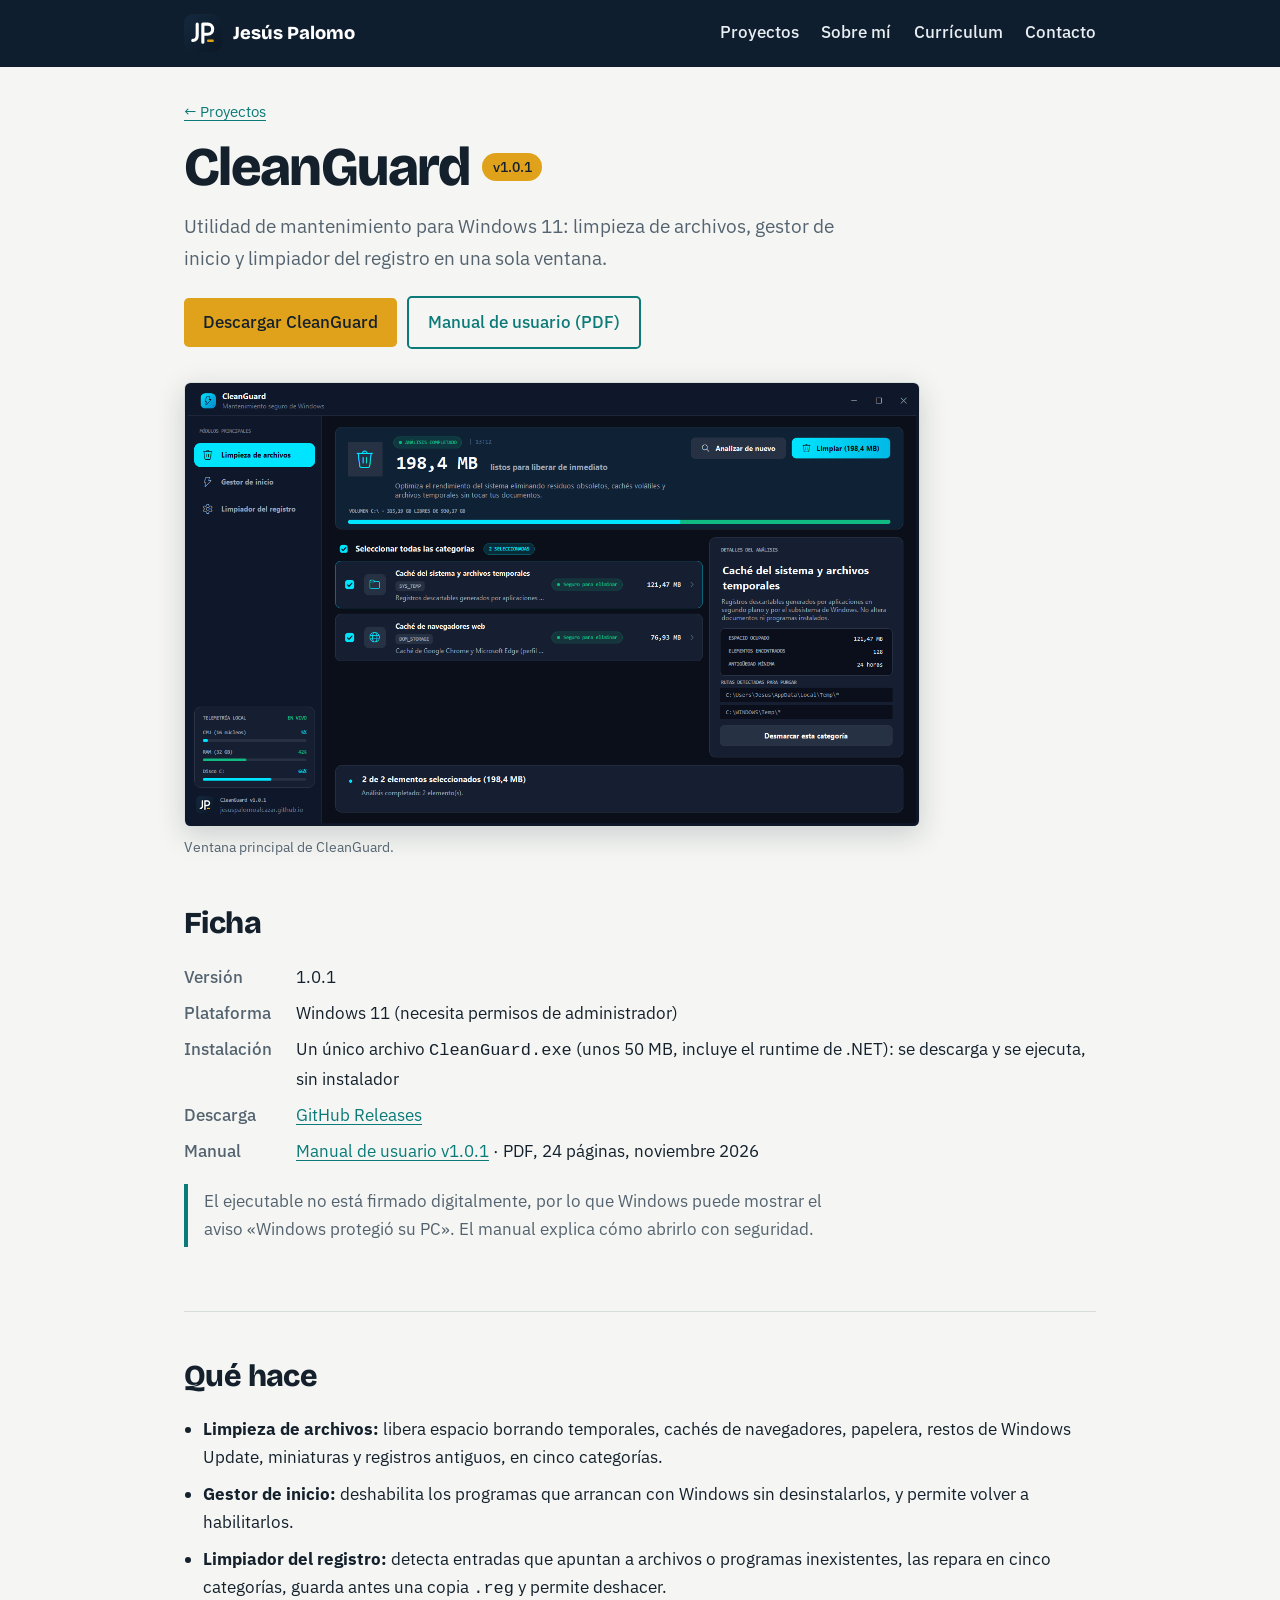
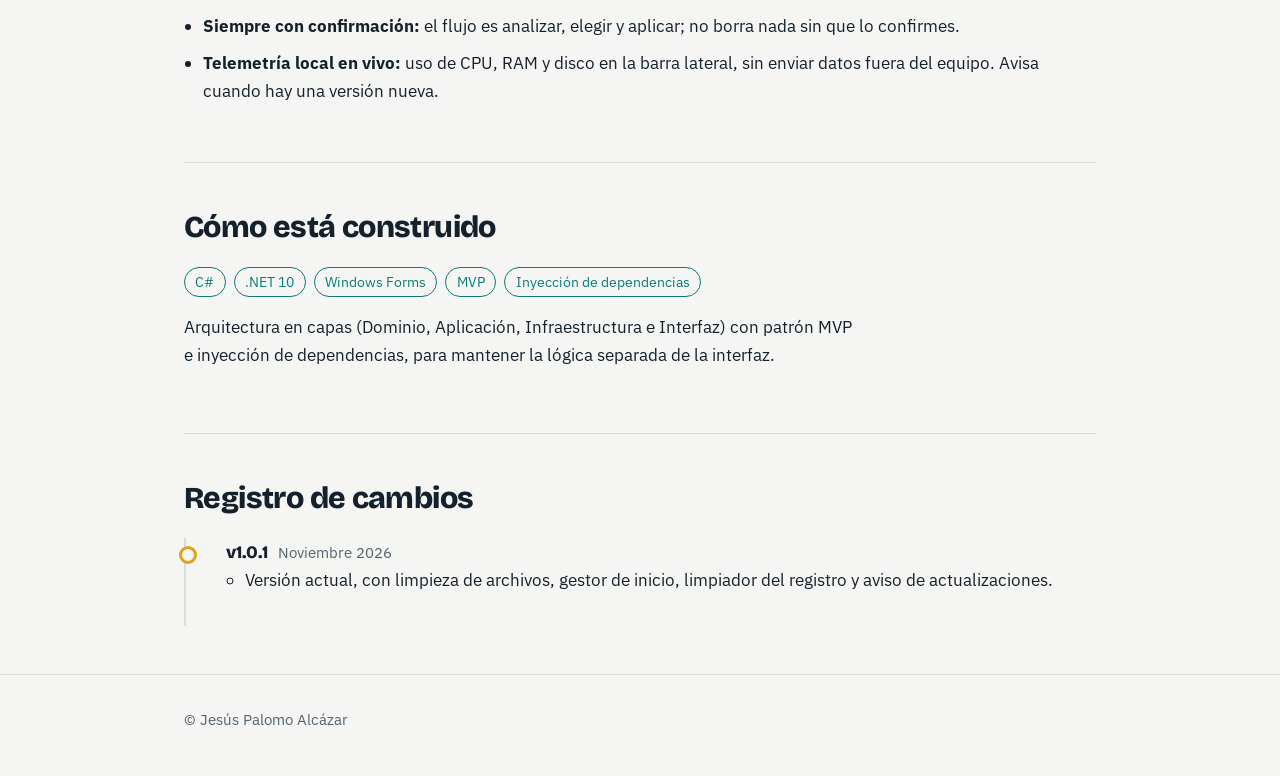
==== proyectos/cleanguard.html @ 727530f7 "actualizacion de portafolio" ====
<!DOCTYPE html>
<html lang="es">
<head>
<meta charset="utf-8"><meta name="viewport" content="width=device-width, initial-scale=1"><link rel="preconnect" href="https://fonts.googleapis.com"><link rel="preconnect" href="https://fonts.gstatic.com" crossorigin><link href="https://fonts.googleapis.com/css2?family=Bricolage+Grotesque:opsz,wght@12..96,500;12..96,800&family=IBM+Plex+Sans:wght@400;500&display=swap" rel="stylesheet">
<title>CleanGuard · Jesús Palomo</title>
<meta name="description" content="CleanGuard: utilidad de mantenimiento para Windows 11 en C# y .NET con limpieza de archivos, gestor de inicio y limpiador del registro. Descarga y manual.">
<link rel="icon" href="../assets/logo-jp-icono.svg" type="image/svg+xml">
<link rel="stylesheet" href="../assets/style.css">
</head>
<body>
<header class="top"><div class="wrap">
  <a class="brand" href="../index.html"><img src="../assets/logo-jp-icono.svg" alt="">Jesús Palomo</a>
  <nav class="main" aria-label="Principal"><a href="../index.html#proyectos">Proyectos</a><a href="../index.html#sobre-mi">Sobre mí</a><a href="../cv.html">Currículum</a><a href="../index.html#contacto">Contacto</a></nav>
</div></header>
<main class="wrap">
  <p class="crumb"><a href="../index.html#proyectos">← Proyectos</a></p>
  <div class="title"><h1>CleanGuard</h1><span class="badge">v1.0.1</span></div>
  <p style="margin-top:1rem;font-size:1.2rem" class="muted">Utilidad de mantenimiento para Windows 11: limpieza de archivos, gestor de inicio y limpiador del registro en una sola ventana.</p>
  <p class="actions"><a class="btn primary" href="https://github.com/JesusPalomoAlcazar/CleanGuard-releases/releases">Descargar CleanGuard</a><a class="btn ghost" href="../manuales/CleanGuard-manual-v1.0.1.pdf">Manual de usuario (PDF)</a></p>

  <figure class="shot"><img src="../assets/img/cg.png" alt="Ventana principal de CleanGuard con la página Limpieza de archivos" width="1360" height="820"><figcaption>Ventana principal de CleanGuard.</figcaption></figure>

  <section aria-labelledby="h-estado">
    <h2 id="h-estado">Ficha</h2>
    <dl class="facts">
      <dt>Versión</dt><dd>1.0.1</dd>
      <dt>Plataforma</dt><dd>Windows 11 (necesita permisos de administrador)</dd>
      <dt>Instalación</dt><dd>Un único archivo <code>CleanGuard.exe</code> (unos 50 MB, incluye el runtime de .NET): se descarga y se ejecuta, sin instalador</dd>
      <dt>Descarga</dt><dd><a href="https://github.com/JesusPalomoAlcazar/CleanGuard-releases/releases">GitHub Releases</a></dd>
      <dt>Manual</dt><dd><a href="../manuales/CleanGuard-manual-v1.0.1.pdf">Manual de usuario v1.0.1</a> · PDF, 24 páginas, noviembre 2026</dd>
    </dl>
    <p class="note" style="margin-top:1.2rem">El ejecutable no está firmado digitalmente, por lo que Windows puede mostrar el aviso «Windows protegió su PC». El manual explica cómo abrirlo con seguridad.</p>
  </section>

  <section aria-labelledby="h-car">
    <h2 id="h-car">Qué hace</h2>
    <ul class="list">
      <li><b>Limpieza de archivos:</b> libera espacio borrando temporales, cachés de navegadores, papelera, restos de Windows Update, miniaturas y registros antiguos, en cinco categorías.</li>
      <li><b>Gestor de inicio:</b> deshabilita los programas que arrancan con Windows sin desinstalarlos, y permite volver a habilitarlos.</li>
      <li><b>Limpiador del registro:</b> detecta entradas que apuntan a archivos o programas inexistentes, las repara en cinco categorías, guarda antes una copia <code>.reg</code> y permite deshacer.</li>
      <li><b>Siempre con confirmación:</b> el flujo es analizar, elegir y aplicar; no borra nada sin que lo confirmes.</li>
      <li><b>Telemetría local en vivo:</b> uso de CPU, RAM y disco en la barra lateral, sin enviar datos fuera del equipo. Avisa cuando hay una versión nueva.</li>
    </ul>
  </section>

  <section aria-labelledby="h-tec">
    <h2 id="h-tec">Cómo está construido</h2>
    <ul class="tags"><li>C#</li><li>.NET 10</li><li>Windows Forms</li><li>MVP</li><li>Inyección de dependencias</li></ul>
    <p>Arquitectura en capas (Dominio, Aplicación, Infraestructura e Interfaz) con patrón MVP e inyección de dependencias, para mantener la lógica separada de la interfaz.</p>
  </section>

  <section aria-labelledby="h-cam">
    <h2 id="h-cam">Registro de cambios</h2>
    <ol class="changelog">
      <li><span class="ver">v1.0.1</span><span class="date">Noviembre 2026</span>
        <ul class="list"><li>Versión actual, con limpieza de archivos, gestor de inicio, limpiador del registro y aviso de actualizaciones.</li></ul></li>
      <!-- Plantilla para cada versión (copiar encima del elemento anterior):
      <li><span class="ver">v1.0.2</span><span class="date">DD/MM/AAAA</span>
        <ul class="list"><li><b>Novedad:</b> ...</li><li><b>Mejora:</b> ...</li><li><b>Corrección:</b> ...</li></ul></li>
      -->
    </ol>
  </section>
</main>
<footer><div class="wrap">© Jesús Palomo Alcázar</div></footer>
</body>
</html>
---- assets/style.css ----
:root{--paper:#f5f6f3;--card:#fff;--ink:#14212d;--muted:#54636f;--navy:#0f1e2e;--accent:#0b7a78;--mark:#e0a21b;--line:#d7ddd9;
--display:"Bricolage Grotesque","Segoe UI",system-ui,sans-serif;--body:"IBM Plex Sans","Segoe UI",system-ui,sans-serif}
@media (prefers-color-scheme:dark){:root{--paper:#0b1520;--card:#12212e;--ink:#e6eeea;--muted:#9fb0b8;--accent:#4fd1c5;--line:#25384a}}
*{box-sizing:border-box}
html{scroll-behavior:smooth}
body{margin:0;background:var(--paper);color:var(--ink);font:400 1.0625rem/1.65 var(--body)}
a{color:var(--accent);text-underline-offset:3px}
a:focus-visible,.btn:focus-visible{outline:3px solid var(--mark);outline-offset:3px;border-radius:2px}
.wrap{max-width:60rem;margin:0 auto;padding:0 1.5rem}
header.top{background:var(--navy);color:#e8eef2}
header.top .wrap{display:flex;align-items:center;justify-content:space-between;gap:1rem;flex-wrap:wrap;padding-top:.9rem;padding-bottom:.9rem}
.brand{display:flex;align-items:center;gap:.7rem;color:#fff;text-decoration:none;font:800 1.15rem var(--display)}
.brand img{width:38px;height:38px;border-radius:9px}
nav.main{display:flex;gap:1.4rem;flex-wrap:wrap}
nav.main a{color:#e8eef2;text-decoration:none;font-weight:500;padding:.2rem 0;border-bottom:2px solid transparent}
nav.main a:hover{border-bottom-color:var(--mark)}
.hero{background:var(--navy);color:#e8eef2;padding:clamp(3rem,9vw,6rem) 0}
.hero .wrap{display:flex;align-items:center;gap:2.5rem;flex-wrap:wrap}
.hero img{width:clamp(110px,20vw,170px);height:auto;border-radius:22%;flex:none}
.hero h1{font:800 clamp(2.6rem,8vw,4.6rem)/.98 var(--display);letter-spacing:-.03em;margin:0 0 1rem;color:#fff}
.hero p{max-width:34rem;margin:0 0 1.6rem;color:#9db0be;font-size:1.2rem}
.btn{display:inline-block;padding:.65rem 1.2rem;border-radius:.3rem;font-weight:500;text-decoration:none;margin:0 .6rem .6rem 0}
.btn.primary{background:var(--mark);color:#14212d}
.btn.ghost{border:2px solid #9db0be;color:#e8eef2}
.btn:hover{filter:brightness(1.1)}
section{padding:3rem 0;border-top:1px solid var(--line)}
section:first-of-type{border-top:0}
h2{font:800 1.9rem/1.1 var(--display);letter-spacing:-.02em;margin:0 0 1.4rem}
h3{font:800 1.2rem/1.25 var(--display);margin:0 0 .4rem}
p{margin:0 0 1rem;max-width:42rem}
.card{background:var(--card);border:1px solid var(--line);border-left:5px solid var(--mark);border-radius:.3rem;padding:1.4rem 1.6rem;max-width:42rem}
.card h3{margin-bottom:.2rem}
.badge{display:inline-block;font-size:.8rem;font-weight:500;padding:.15rem .65rem;border-radius:999px;background:var(--mark);color:#14212d;vertical-align:middle;margin-left:.5rem}
.tags{display:flex;flex-wrap:wrap;gap:.5rem;margin:.8rem 0 1rem;padding:0;list-style:none}
.tags li{font-size:.85rem;padding:.2rem .65rem;border:1px solid var(--accent);color:var(--accent);border-radius:999px}
.muted{color:var(--muted)}
.crumb{font-size:.95rem;margin:2rem 0 1rem}
.title{display:flex;align-items:center;flex-wrap:wrap;gap:.3rem .8rem}
.title h1{font:800 clamp(2.2rem,6vw,3.4rem)/1 var(--display);letter-spacing:-.03em;margin:0}
.title .badge{margin-left:0;font-size:.9rem}
dl.facts{display:grid;grid-template-columns:max-content 1fr;gap:.5rem 1.5rem;margin:0}
dl.facts dt{font-weight:500;color:var(--muted)}
dl.facts dd{margin:0}
ul.list{margin:0;padding-left:1.2rem}
ul.list li{margin-bottom:.55rem}
.changelog{list-style:none;margin:0;padding:0 0 0 1.5rem;border-left:2px solid var(--line)}
.changelog>li{position:relative;padding:0 0 1.4rem 1rem}
.changelog>li::before{content:"";position:absolute;left:calc(-1.5rem - 7px);top:.5rem;width:12px;height:12px;border-radius:50%;background:var(--paper);border:3px solid var(--mark)}
.changelog .ver{font:800 1.1rem var(--display)}
.changelog .date{color:var(--muted);font-size:.95rem;margin-left:.6rem}
footer{border-top:1px solid var(--line);padding:2rem 0 3rem;color:var(--muted);font-size:.95rem}
@media (prefers-reduced-motion:reduce){html{scroll-behavior:auto}}
.shot{margin:1.5rem 0 0;max-width:46rem}
.shot img{display:block;width:100%;height:auto;border:1px solid var(--line);border-radius:.4rem;box-shadow:0 8px 28px rgba(15,30,46,.18)}
.shot figcaption{font-size:.9rem;color:var(--muted);margin-top:.5rem}
.actions{margin:1.4rem 0 0}
.actions .btn.ghost{border-color:var(--accent);color:var(--accent)}
.note{border-left:4px solid var(--accent);padding:.2rem 1rem;max-width:42rem;color:var(--muted)}
.card .actions{margin-top:.6rem}
.projects{display:grid;gap:1.4rem}
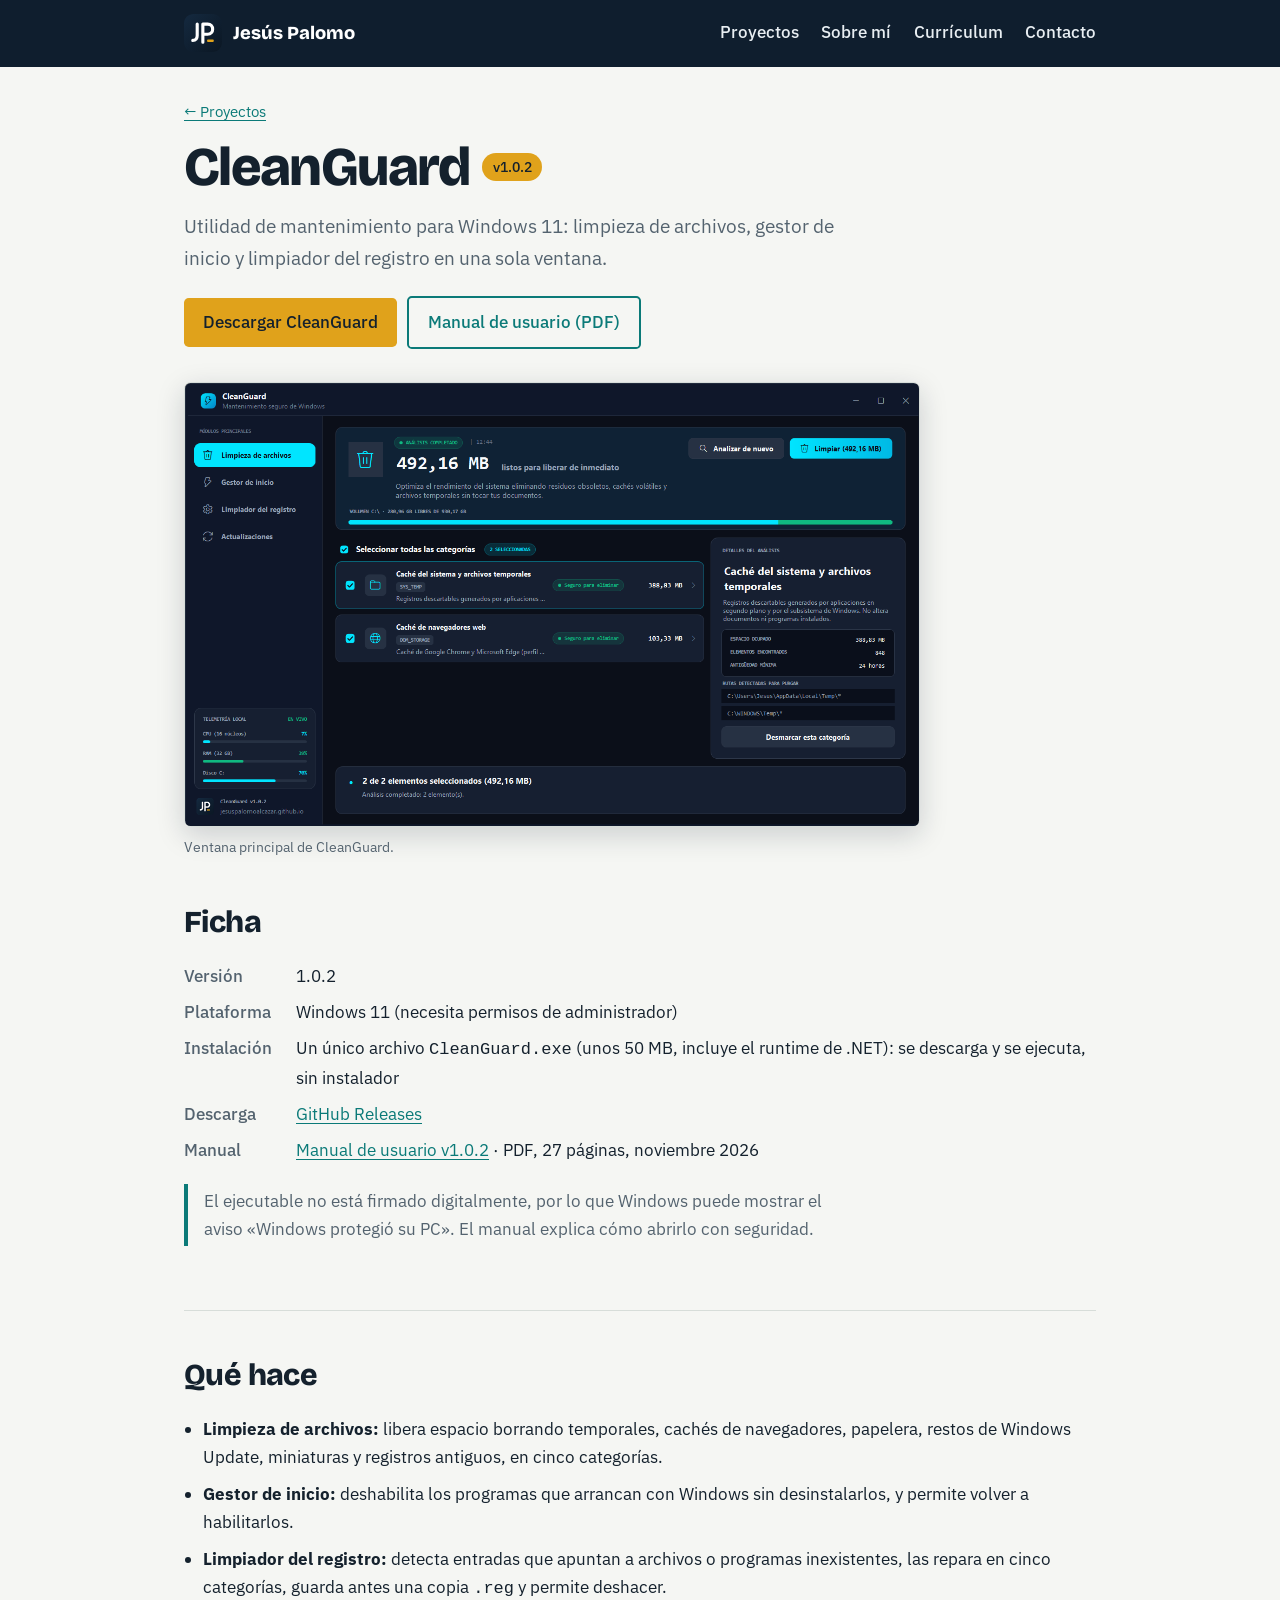
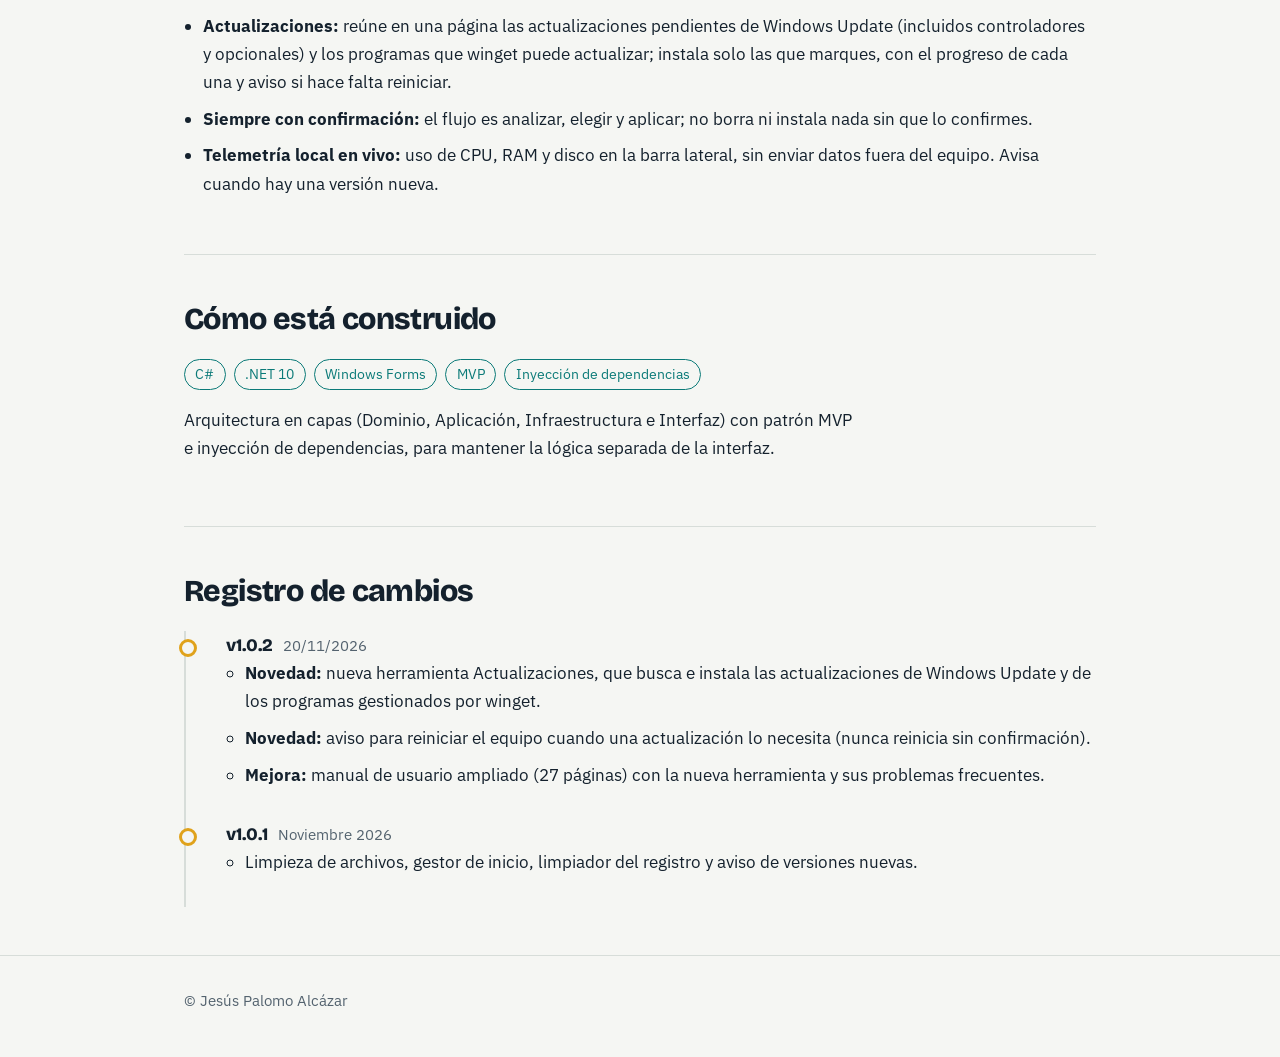
==== commit 13c6ca9d: "Nuevas versiones de los programas" ====
--- a/proyectos/cleanguard.html
+++ b/proyectos/cleanguard.html
@@ -3,7 +3,7 @@
 <head>
 <meta charset="utf-8"><meta name="viewport" content="width=device-width, initial-scale=1"><link rel="preconnect" href="https://fonts.googleapis.com"><link rel="preconnect" href="https://fonts.gstatic.com" crossorigin><link href="https://fonts.googleapis.com/css2?family=Bricolage+Grotesque:opsz,wght@12..96,500;12..96,800&family=IBM+Plex+Sans:wght@400;500&display=swap" rel="stylesheet">
 <title>CleanGuard · Jesús Palomo</title>
-<meta name="description" content="CleanGuard: utilidad de mantenimiento para Windows 11 en C# y .NET con limpieza de archivos, gestor de inicio y limpiador del registro. Descarga y manual.">
+<meta name="description" content="CleanGuard: utilidad de mantenimiento para Windows 11 en C# y .NET con limpieza de archivos, gestor de inicio, limpiador del registro y actualizaciones. Descarga y manual.">
 <link rel="icon" href="../assets/logo-jp-icono.svg" type="image/svg+xml">
 <link rel="stylesheet" href="../assets/style.css">
 </head>
@@ -14,20 +14,20 @@
 </div></header>
 <main class="wrap">
   <p class="crumb"><a href="../index.html#proyectos">← Proyectos</a></p>
-  <div class="title"><h1>CleanGuard</h1><span class="badge">v1.0.1</span></div>
+  <div class="title"><h1>CleanGuard</h1><span class="badge">v1.0.2</span></div>
   <p style="margin-top:1rem;font-size:1.2rem" class="muted">Utilidad de mantenimiento para Windows 11: limpieza de archivos, gestor de inicio y limpiador del registro en una sola ventana.</p>
-  <p class="actions"><a class="btn primary" href="https://github.com/JesusPalomoAlcazar/CleanGuard-releases/releases">Descargar CleanGuard</a><a class="btn ghost" href="../manuales/CleanGuard-manual-v1.0.1.pdf">Manual de usuario (PDF)</a></p>
+  <p class="actions"><a class="btn primary" href="https://github.com/JesusPalomoAlcazar/CleanGuard-releases/releases">Descargar CleanGuard</a><a class="btn ghost" href="../manuales/CleanGuard-manual-v1.0.2.pdf">Manual de usuario (PDF)</a></p>
 
   <figure class="shot"><img src="../assets/img/cg.png" alt="Ventana principal de CleanGuard con la página Limpieza de archivos" width="1360" height="820"><figcaption>Ventana principal de CleanGuard.</figcaption></figure>
 
   <section aria-labelledby="h-estado">
     <h2 id="h-estado">Ficha</h2>
     <dl class="facts">
-      <dt>Versión</dt><dd>1.0.1</dd>
+      <dt>Versión</dt><dd>1.0.2</dd>
       <dt>Plataforma</dt><dd>Windows 11 (necesita permisos de administrador)</dd>
       <dt>Instalación</dt><dd>Un único archivo <code>CleanGuard.exe</code> (unos 50 MB, incluye el runtime de .NET): se descarga y se ejecuta, sin instalador</dd>
       <dt>Descarga</dt><dd><a href="https://github.com/JesusPalomoAlcazar/CleanGuard-releases/releases">GitHub Releases</a></dd>
-      <dt>Manual</dt><dd><a href="../manuales/CleanGuard-manual-v1.0.1.pdf">Manual de usuario v1.0.1</a> · PDF, 24 páginas, noviembre 2026</dd>
+      <dt>Manual</dt><dd><a href="../manuales/CleanGuard-manual-v1.0.2.pdf">Manual de usuario v1.0.2</a> · PDF, 27 páginas, noviembre 2026</dd>
     </dl>
     <p class="note" style="margin-top:1.2rem">El ejecutable no está firmado digitalmente, por lo que Windows puede mostrar el aviso «Windows protegió su PC». El manual explica cómo abrirlo con seguridad.</p>
   </section>
@@ -38,7 +38,8 @@
       <li><b>Limpieza de archivos:</b> libera espacio borrando temporales, cachés de navegadores, papelera, restos de Windows Update, miniaturas y registros antiguos, en cinco categorías.</li>
       <li><b>Gestor de inicio:</b> deshabilita los programas que arrancan con Windows sin desinstalarlos, y permite volver a habilitarlos.</li>
       <li><b>Limpiador del registro:</b> detecta entradas que apuntan a archivos o programas inexistentes, las repara en cinco categorías, guarda antes una copia <code>.reg</code> y permite deshacer.</li>
-      <li><b>Siempre con confirmación:</b> el flujo es analizar, elegir y aplicar; no borra nada sin que lo confirmes.</li>
+      <li><b>Actualizaciones:</b> reúne en una página las actualizaciones pendientes de Windows Update (incluidos controladores y opcionales) y los programas que winget puede actualizar; instala solo las que marques, con el progreso de cada una y aviso si hace falta reiniciar.</li>
+      <li><b>Siempre con confirmación:</b> el flujo es analizar, elegir y aplicar; no borra ni instala nada sin que lo confirmes.</li>
       <li><b>Telemetría local en vivo:</b> uso de CPU, RAM y disco en la barra lateral, sin enviar datos fuera del equipo. Avisa cuando hay una versión nueva.</li>
     </ul>
   </section>
@@ -52,10 +53,12 @@
   <section aria-labelledby="h-cam">
     <h2 id="h-cam">Registro de cambios</h2>
     <ol class="changelog">
+      <li><span class="ver">v1.0.2</span><span class="date">20/11/2026</span>
+        <ul class="list"><li><b>Novedad:</b> nueva herramienta Actualizaciones, que busca e instala las actualizaciones de Windows Update y de los programas gestionados por winget.</li><li><b>Novedad:</b> aviso para reiniciar el equipo cuando una actualización lo necesita (nunca reinicia sin confirmación).</li><li><b>Mejora:</b> manual de usuario ampliado (27 páginas) con la nueva herramienta y sus problemas frecuentes.</li></ul></li>
       <li><span class="ver">v1.0.1</span><span class="date">Noviembre 2026</span>
-        <ul class="list"><li>Versión actual, con limpieza de archivos, gestor de inicio, limpiador del registro y aviso de actualizaciones.</li></ul></li>
+        <ul class="list"><li>Limpieza de archivos, gestor de inicio, limpiador del registro y aviso de versiones nuevas.</li></ul></li>
       <!-- Plantilla para cada versión (copiar encima del elemento anterior):
-      <li><span class="ver">v1.0.2</span><span class="date">DD/MM/AAAA</span>
+      <li><span class="ver">v1.0.3</span><span class="date">DD/MM/AAAA</span>
         <ul class="list"><li><b>Novedad:</b> ...</li><li><b>Mejora:</b> ...</li><li><b>Corrección:</b> ...</li></ul></li>
       -->
     </ol>
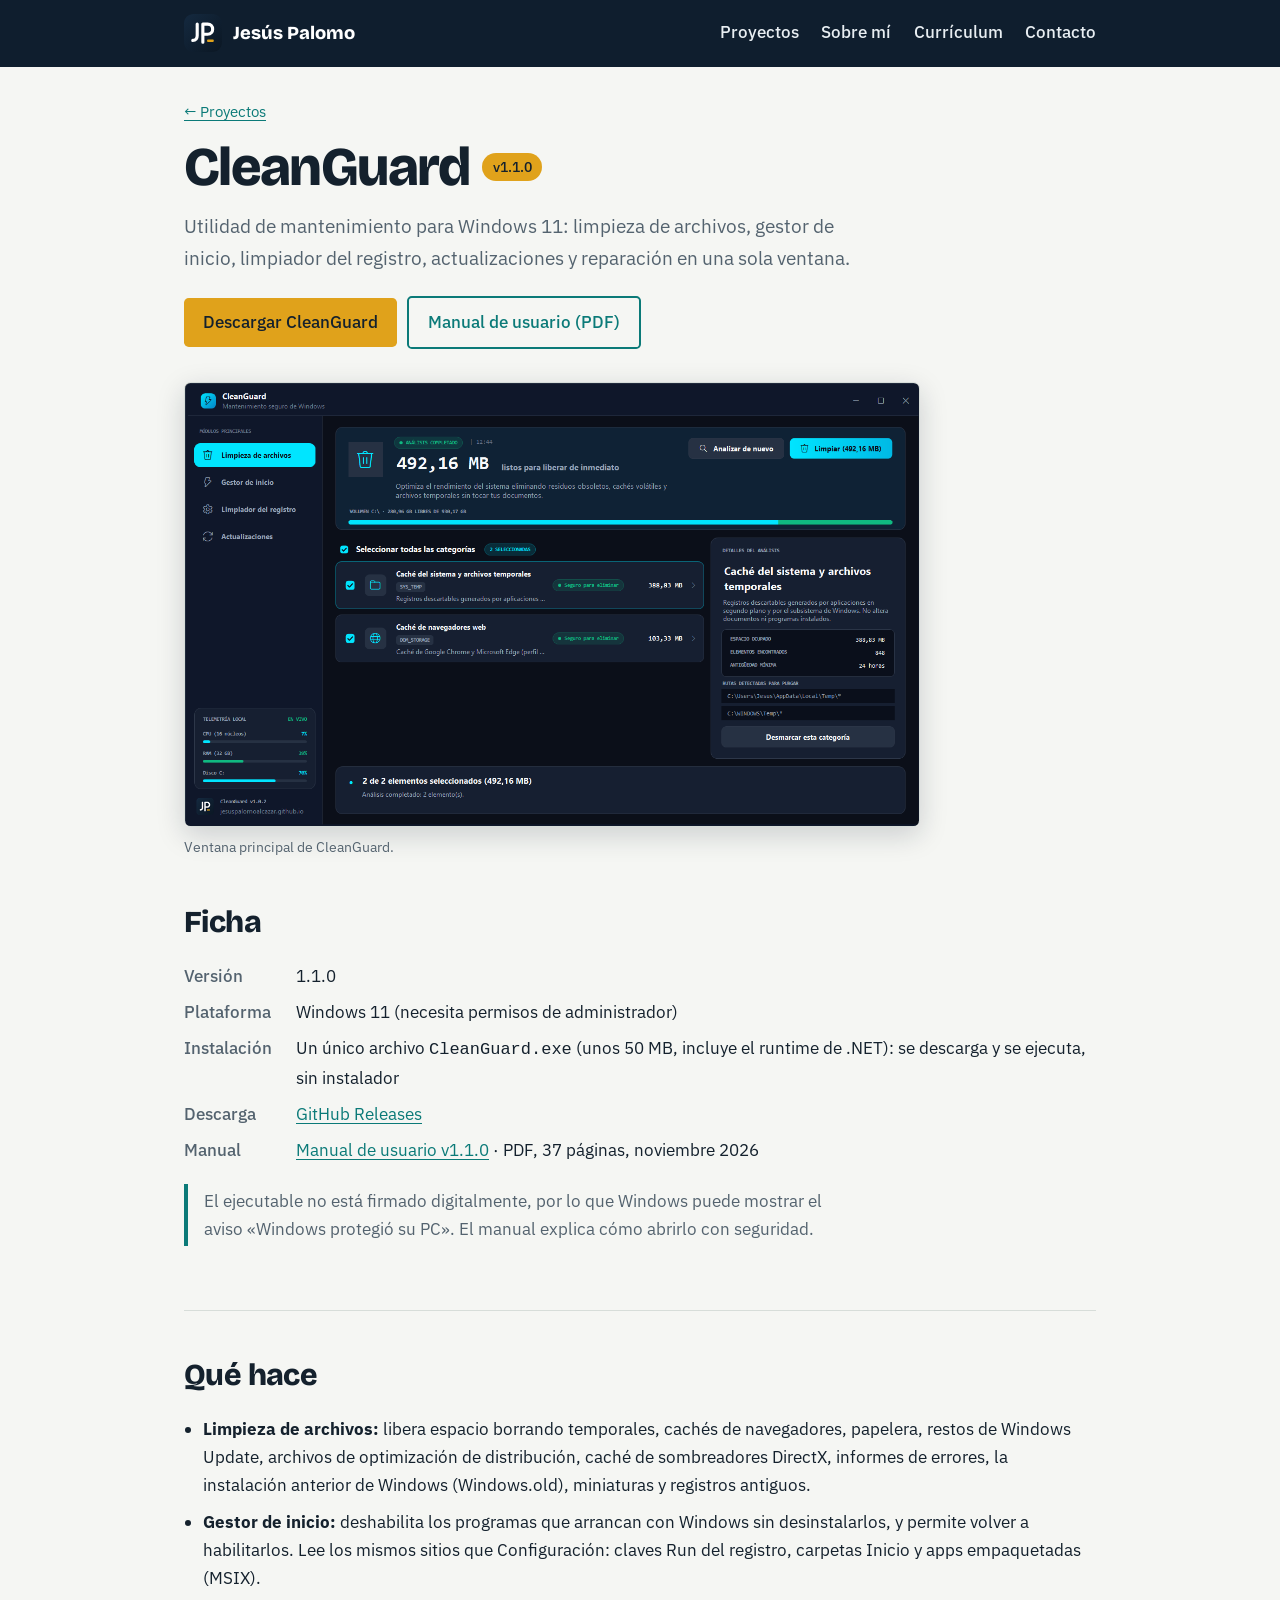
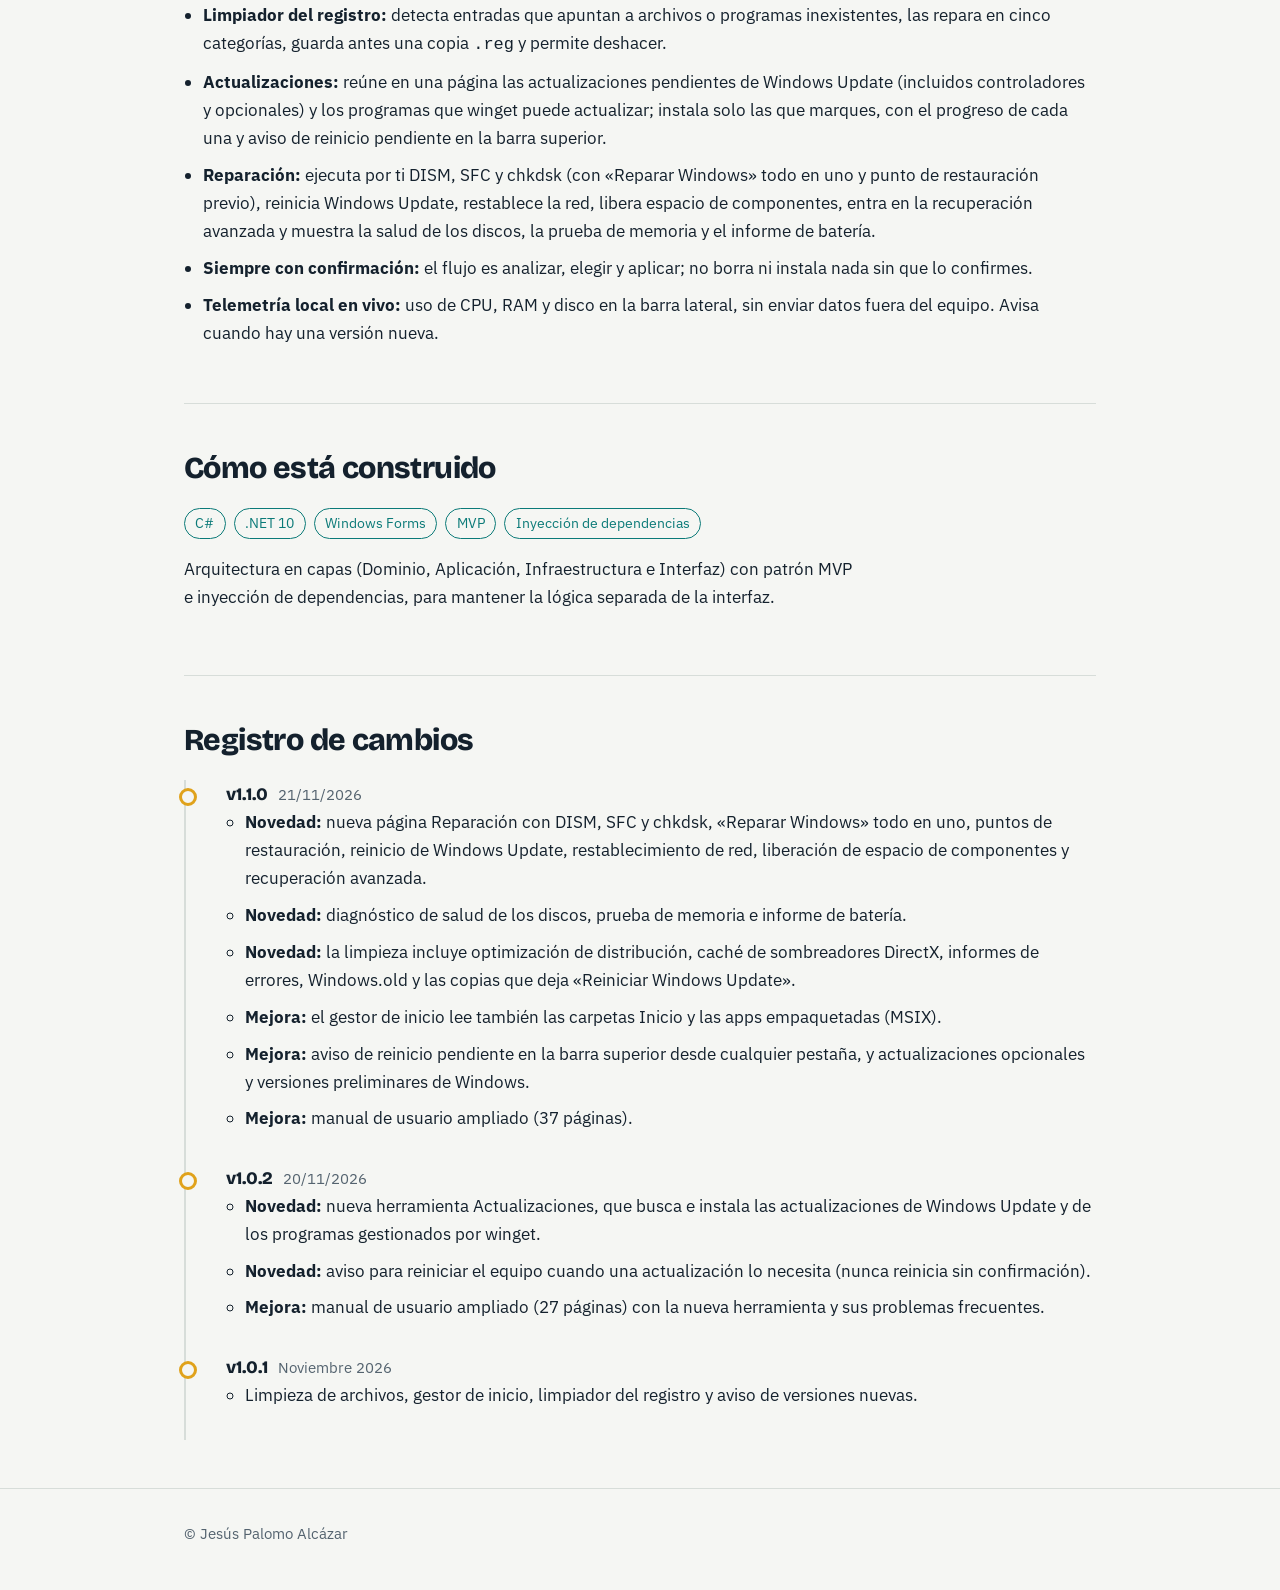
==== commit a80e97e9: "Nueva version de CleanGuard" ====
--- a/proyectos/cleanguard.html
+++ b/proyectos/cleanguard.html
@@ -3,7 +3,7 @@
 <head>
 <meta charset="utf-8"><meta name="viewport" content="width=device-width, initial-scale=1"><link rel="preconnect" href="https://fonts.googleapis.com"><link rel="preconnect" href="https://fonts.gstatic.com" crossorigin><link href="https://fonts.googleapis.com/css2?family=Bricolage+Grotesque:opsz,wght@12..96,500;12..96,800&family=IBM+Plex+Sans:wght@400;500&display=swap" rel="stylesheet">
 <title>CleanGuard · Jesús Palomo</title>
-<meta name="description" content="CleanGuard: utilidad de mantenimiento para Windows 11 en C# y .NET con limpieza de archivos, gestor de inicio, limpiador del registro y actualizaciones. Descarga y manual.">
+<meta name="description" content="CleanGuard: utilidad de mantenimiento para Windows 11 en C# y .NET con limpieza de archivos, gestor de inicio, limpiador del registro, actualizaciones y reparación de Windows. Descarga y manual.">
 <link rel="icon" href="../assets/logo-jp-icono.svg" type="image/svg+xml">
 <link rel="stylesheet" href="../assets/style.css">
 </head>
@@ -14,20 +14,20 @@
 </div></header>
 <main class="wrap">
   <p class="crumb"><a href="../index.html#proyectos">← Proyectos</a></p>
-  <div class="title"><h1>CleanGuard</h1><span class="badge">v1.0.2</span></div>
-  <p style="margin-top:1rem;font-size:1.2rem" class="muted">Utilidad de mantenimiento para Windows 11: limpieza de archivos, gestor de inicio y limpiador del registro en una sola ventana.</p>
-  <p class="actions"><a class="btn primary" href="https://github.com/JesusPalomoAlcazar/CleanGuard-releases/releases">Descargar CleanGuard</a><a class="btn ghost" href="../manuales/CleanGuard-manual-v1.0.2.pdf">Manual de usuario (PDF)</a></p>
+  <div class="title"><h1>CleanGuard</h1><span class="badge">v1.1.0</span></div>
+  <p style="margin-top:1rem;font-size:1.2rem" class="muted">Utilidad de mantenimiento para Windows 11: limpieza de archivos, gestor de inicio, limpiador del registro, actualizaciones y reparación en una sola ventana.</p>
+  <p class="actions"><a class="btn primary" href="https://github.com/JesusPalomoAlcazar/CleanGuard-releases/releases">Descargar CleanGuard</a><a class="btn ghost" href="../manuales/CleanGuard-manual-v1.1.0.pdf">Manual de usuario (PDF)</a></p>
 
   <figure class="shot"><img src="../assets/img/cg.png" alt="Ventana principal de CleanGuard con la página Limpieza de archivos" width="1360" height="820"><figcaption>Ventana principal de CleanGuard.</figcaption></figure>
 
   <section aria-labelledby="h-estado">
     <h2 id="h-estado">Ficha</h2>
     <dl class="facts">
-      <dt>Versión</dt><dd>1.0.2</dd>
+      <dt>Versión</dt><dd>1.1.0</dd>
       <dt>Plataforma</dt><dd>Windows 11 (necesita permisos de administrador)</dd>
       <dt>Instalación</dt><dd>Un único archivo <code>CleanGuard.exe</code> (unos 50 MB, incluye el runtime de .NET): se descarga y se ejecuta, sin instalador</dd>
       <dt>Descarga</dt><dd><a href="https://github.com/JesusPalomoAlcazar/CleanGuard-releases/releases">GitHub Releases</a></dd>
-      <dt>Manual</dt><dd><a href="../manuales/CleanGuard-manual-v1.0.2.pdf">Manual de usuario v1.0.2</a> · PDF, 27 páginas, noviembre 2026</dd>
+      <dt>Manual</dt><dd><a href="../manuales/CleanGuard-manual-v1.1.0.pdf">Manual de usuario v1.1.0</a> · PDF, 37 páginas, noviembre 2026</dd>
     </dl>
     <p class="note" style="margin-top:1.2rem">El ejecutable no está firmado digitalmente, por lo que Windows puede mostrar el aviso «Windows protegió su PC». El manual explica cómo abrirlo con seguridad.</p>
   </section>
@@ -35,10 +35,11 @@
   <section aria-labelledby="h-car">
     <h2 id="h-car">Qué hace</h2>
     <ul class="list">
-      <li><b>Limpieza de archivos:</b> libera espacio borrando temporales, cachés de navegadores, papelera, restos de Windows Update, miniaturas y registros antiguos, en cinco categorías.</li>
-      <li><b>Gestor de inicio:</b> deshabilita los programas que arrancan con Windows sin desinstalarlos, y permite volver a habilitarlos.</li>
+      <li><b>Limpieza de archivos:</b> libera espacio borrando temporales, cachés de navegadores, papelera, restos de Windows Update, archivos de optimización de distribución, caché de sombreadores DirectX, informes de errores, la instalación anterior de Windows (Windows.old), miniaturas y registros antiguos.</li>
+      <li><b>Gestor de inicio:</b> deshabilita los programas que arrancan con Windows sin desinstalarlos, y permite volver a habilitarlos. Lee los mismos sitios que Configuración: claves Run del registro, carpetas Inicio y apps empaquetadas (MSIX).</li>
       <li><b>Limpiador del registro:</b> detecta entradas que apuntan a archivos o programas inexistentes, las repara en cinco categorías, guarda antes una copia <code>.reg</code> y permite deshacer.</li>
-      <li><b>Actualizaciones:</b> reúne en una página las actualizaciones pendientes de Windows Update (incluidos controladores y opcionales) y los programas que winget puede actualizar; instala solo las que marques, con el progreso de cada una y aviso si hace falta reiniciar.</li>
+      <li><b>Actualizaciones:</b> reúne en una página las actualizaciones pendientes de Windows Update (incluidos controladores y opcionales) y los programas que winget puede actualizar; instala solo las que marques, con el progreso de cada una y aviso de reinicio pendiente en la barra superior.</li>
+      <li><b>Reparación:</b> ejecuta por ti DISM, SFC y chkdsk (con «Reparar Windows» todo en uno y punto de restauración previo), reinicia Windows Update, restablece la red, libera espacio de componentes, entra en la recuperación avanzada y muestra la salud de los discos, la prueba de memoria y el informe de batería.</li>
       <li><b>Siempre con confirmación:</b> el flujo es analizar, elegir y aplicar; no borra ni instala nada sin que lo confirmes.</li>
       <li><b>Telemetría local en vivo:</b> uso de CPU, RAM y disco en la barra lateral, sin enviar datos fuera del equipo. Avisa cuando hay una versión nueva.</li>
     </ul>
@@ -53,12 +54,14 @@
   <section aria-labelledby="h-cam">
     <h2 id="h-cam">Registro de cambios</h2>
     <ol class="changelog">
+      <li><span class="ver">v1.1.0</span><span class="date">21/11/2026</span>
+        <ul class="list"><li><b>Novedad:</b> nueva página Reparación con DISM, SFC y chkdsk, «Reparar Windows» todo en uno, puntos de restauración, reinicio de Windows Update, restablecimiento de red, liberación de espacio de componentes y recuperación avanzada.</li><li><b>Novedad:</b> diagnóstico de salud de los discos, prueba de memoria e informe de batería.</li><li><b>Novedad:</b> la limpieza incluye optimización de distribución, caché de sombreadores DirectX, informes de errores, Windows.old y las copias que deja «Reiniciar Windows Update».</li><li><b>Mejora:</b> el gestor de inicio lee también las carpetas Inicio y las apps empaquetadas (MSIX).</li><li><b>Mejora:</b> aviso de reinicio pendiente en la barra superior desde cualquier pestaña, y actualizaciones opcionales y versiones preliminares de Windows.</li><li><b>Mejora:</b> manual de usuario ampliado (37 páginas).</li></ul></li>
       <li><span class="ver">v1.0.2</span><span class="date">20/11/2026</span>
         <ul class="list"><li><b>Novedad:</b> nueva herramienta Actualizaciones, que busca e instala las actualizaciones de Windows Update y de los programas gestionados por winget.</li><li><b>Novedad:</b> aviso para reiniciar el equipo cuando una actualización lo necesita (nunca reinicia sin confirmación).</li><li><b>Mejora:</b> manual de usuario ampliado (27 páginas) con la nueva herramienta y sus problemas frecuentes.</li></ul></li>
       <li><span class="ver">v1.0.1</span><span class="date">Noviembre 2026</span>
         <ul class="list"><li>Limpieza de archivos, gestor de inicio, limpiador del registro y aviso de versiones nuevas.</li></ul></li>
       <!-- Plantilla para cada versión (copiar encima del elemento anterior):
-      <li><span class="ver">v1.0.3</span><span class="date">DD/MM/AAAA</span>
+      <li><span class="ver">v1.1.1</span><span class="date">DD/MM/AAAA</span>
         <ul class="list"><li><b>Novedad:</b> ...</li><li><b>Mejora:</b> ...</li><li><b>Corrección:</b> ...</li></ul></li>
       -->
     </ol>
